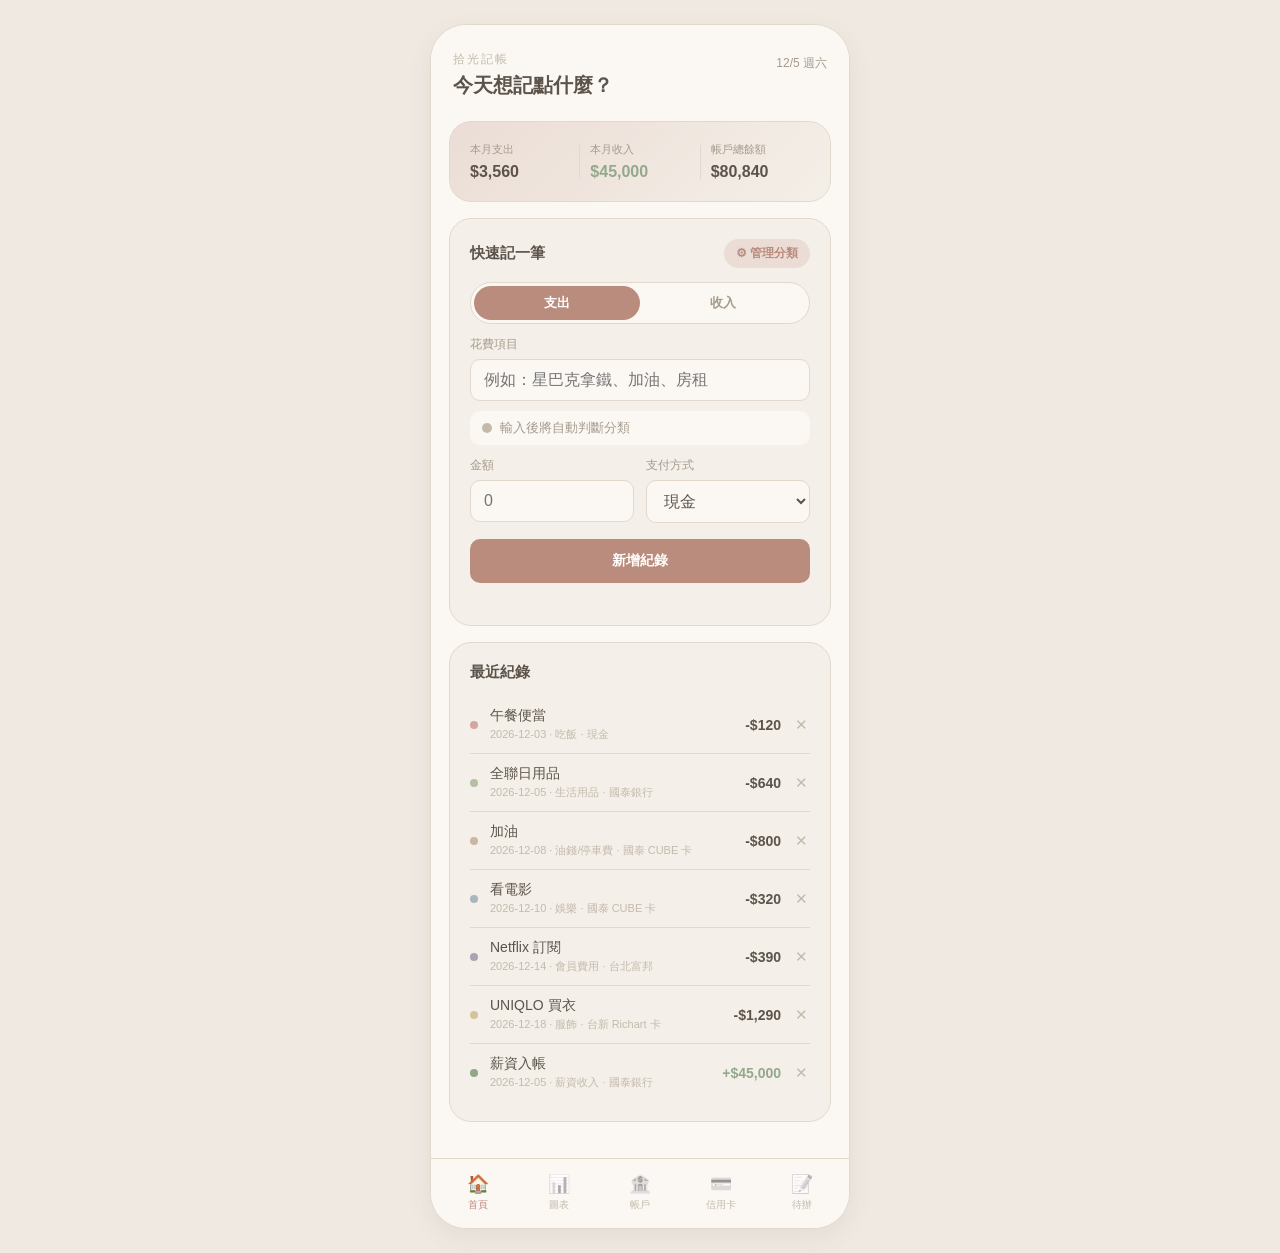
==== index.html @ a35ae56e "拾光記帳 · Healing Ledger — 記帳網頁初版部署 獨立的記帳網頁 repo，跟 chen811106/resume（履歷）完全分開，不共用 任何檔案或路徑。內容跟目前 chen8111" ====
<!DOCTYPE html>
<html lang="zh-Hant">
<head>
<meta charset="UTF-8">
<meta name="viewport" content="width=device-width, initial-scale=1.0, maximum-scale=1.0, viewport-fit=cover, user-scalable=no">
<title>拾光記帳 · Healing Ledger</title>

<!-- PWA：讓瀏覽器可以「加入主畫面」／安裝為 App -->
<link rel="manifest" href="manifest.json">
<meta name="theme-color" content="#C9B7A0">
<meta name="mobile-web-app-capable" content="yes">
<meta name="apple-mobile-web-app-capable" content="yes">
<meta name="apple-mobile-web-app-status-bar-style" content="default">
<meta name="apple-mobile-web-app-title" content="拾光記帳">
<link rel="apple-touch-icon" href="icons/icon-192.png">
<link rel="icon" href="icons/icon-192.png">

<link rel="stylesheet" href="style.css">
</head>
<body>

<script type="application/json" id="app-state"></script>

<div class="phone">

  <header class="topbar">
    <div>
      <p class="topbar-eyebrow">拾光記帳</p>
      <h1 id="pageTitle">今天想記點什麼？</h1>
    </div>
    <div class="topbar-side">
      <div class="topbar-date" id="todayDate"></div>
      <span class="sync-badge" id="syncBadge"></span>
    </div>
  </header>

  <main class="content">

    <!-- ============ 首頁 / 快速記帳 ============ -->
    <section id="tab-home" class="tab-panel active">

      <div class="card summary-card">
        <div class="summary-item">
          <span>本月支出</span>
          <strong id="monthTotal">$0</strong>
        </div>
        <div class="summary-divider"></div>
        <div class="summary-item income">
          <span>本月收入</span>
          <strong id="monthIncome">$0</strong>
        </div>
        <div class="summary-divider"></div>
        <div class="summary-item">
          <span>帳戶總餘額</span>
          <strong id="totalBalance">$0</strong>
        </div>
      </div>

      <div class="card add-expense">
        <div class="section-head">
          <h2>快速記一筆</h2>
          <button class="add-mini" id="manageCategoriesBtn">⚙ 管理分類</button>
        </div>

        <div class="type-toggle" id="typeToggle">
          <button type="button" class="type-btn active" data-type="expense">支出</button>
          <button type="button" class="type-btn" data-type="income">收入</button>
        </div>

        <label class="field-label" id="itemLabel">花費項目</label>
        <input id="itemInput" class="text-input" placeholder="例如：星巴克拿鐵、加油、房租" autocomplete="off">

        <div class="category-preview" id="categoryPreview">
          <span class="cat-dot" id="catDot"></span>
          <span id="catLabel">輸入後將自動判斷分類</span>
        </div>

        <div class="row">
          <div class="field">
            <label class="field-label">金額</label>
            <input id="amountInput" class="text-input" type="number" min="0" placeholder="0">
          </div>
          <div class="field">
            <label class="field-label" id="paymentLabel">支付方式</label>
            <select id="paymentSelect" class="text-input"></select>
          </div>
        </div>

        <button id="addBtn" class="primary-btn">新增紀錄</button>
        <p class="hint-text" id="formHint"></p>
      </div>

      <div class="card recent-list">
        <h2>最近紀錄</h2>
        <ul id="recentList" class="plain-list"></ul>
        <p class="empty-hint" id="recentEmpty">還沒有任何紀錄，記一筆吧 🌿</p>
      </div>

    </section>

    <!-- ============ 圖表 ============ -->
    <section id="tab-chart" class="tab-panel">
      <div class="card">
        <div class="section-head">
          <h2>本月消費分佈</h2>
          <div class="month-nav">
            <button id="prevMonth" class="icon-btn" aria-label="上個月">‹</button>
            <span id="chartMonthLabel"></span>
            <button id="nextMonth" class="icon-btn" aria-label="下個月">›</button>
          </div>
        </div>

        <div class="donut-wrap">
          <svg id="donutChart" viewBox="0 0 200 200"></svg>
          <div class="donut-center">
            <span id="donutTotal">$0</span>
            <small>總支出</small>
          </div>
        </div>

        <ul id="chartLegend" class="legend"></ul>
        <p class="empty-hint" id="chartEmpty">這個月還沒有支出紀錄</p>
      </div>

      <div class="card">
        <div class="section-head">
          <h2>本月收入分佈</h2>
        </div>

        <div class="donut-wrap">
          <svg id="donutChartIncome" viewBox="0 0 200 200"></svg>
          <div class="donut-center">
            <span id="donutTotalIncome">$0</span>
            <small>總收入</small>
          </div>
        </div>

        <ul id="chartLegendIncome" class="legend"></ul>
        <p class="empty-hint" id="chartEmptyIncome">這個月還沒有收入紀錄</p>
      </div>
    </section>

    <!-- ============ 帳戶 ============ -->
    <section id="tab-accounts" class="tab-panel">
      <div class="card">
        <div class="section-head">
          <h2>銀行帳戶</h2>
          <div class="section-actions">
            <button class="add-mini secondary" id="transferBtn">⇄ 轉帳</button>
            <button class="add-mini" id="addAccountBtn">+ 新增帳戶</button>
          </div>
        </div>
        <ul id="accountList" class="plain-list"></ul>
        <div class="total-row">
          <span>帳戶總餘額</span>
          <strong id="accountsTotal">$0</strong>
        </div>
        <p class="hint-text">記帳時若選擇銀行帳戶付款，餘額會自動連動扣除；帳戶之間互轉不會影響本月支出/收入統計。</p>
      </div>

      <div class="card">
        <div class="section-head">
          <h2>資料管理</h2>
        </div>
        <p class="hint-text" style="margin-top:0;">把逐月的支出/收入/信用卡繳款紀錄整理成一段文字，方便自己複製保存；也可以在保存好之後把這些紀錄清空，帳戶、信用卡、現金餘額、待辦清單、分類設定都不會被動到。</p>
        <p class="hint-text">建議每 3 個月匯出一次文字存起來，養成定期備份的習慣，不用等到資料很多才做。資料是存在這個瀏覽器裡的，請不要清除瀏覽器的「瀏覽資料/快取」，清掉的話會連同這裡的記帳資料一起消失、無法復原。</p>
        <button class="add-mini secondary" id="exportBtn" style="width:100%;">📤 匯出/清理記帳紀錄</button>
      </div>
    </section>

    <!-- ============ 信用卡 ============ -->
    <section id="tab-cards" class="tab-panel">
      <div class="card">
        <div class="section-head">
          <h2>信用卡管理</h2>
          <button class="add-mini" id="addCardBtn">+ 新增卡片</button>
        </div>
        <ul id="cardList" class="card-list"></ul>
        <p class="empty-hint" id="cardsEmpty">還沒有新增信用卡</p>
      </div>
    </section>

    <!-- ============ 週期待辦 ============ -->
    <section id="tab-checklist" class="tab-panel">
      <div class="card">
        <div class="section-head">
          <h2>週期性繳費清單</h2>
          <button class="add-mini" id="addRecurringBtn">+ 新增項目</button>
        </div>

        <p class="hint-text">每一筆都可以自訂「每月幾號」自動重置為未繳納，繳款截止日不同就設不同天數即可。</p>

        <ul id="recurringList" class="plain-list"></ul>
        <p class="empty-hint" id="recurringEmpty">還沒有固定繳費項目</p>
      </div>
    </section>

  </main>

  <nav class="bottom-nav">
    <button data-tab="home" class="nav-btn active"><span class="nav-icon">🏠</span><span>首頁</span></button>
    <button data-tab="chart" class="nav-btn"><span class="nav-icon">📊</span><span>圖表</span></button>
    <button data-tab="accounts" class="nav-btn"><span class="nav-icon">🏦</span><span>帳戶</span></button>
    <button data-tab="cards" class="nav-btn"><span class="nav-icon">💳</span><span>信用卡</span></button>
    <button data-tab="checklist" class="nav-btn"><span class="nav-icon">📝</span><span>待辦</span></button>
  </nav>

</div>

<div class="modal-overlay" id="modalOverlay">
  <div class="modal" id="modalBody"></div>
</div>

<script src="app.js"></script>
</body>
</html>
---- style.css ----
/* =========================================================
   拾光記帳 · Healing Ledger
   莫蘭迪色系 / 極簡療癒風格
   ========================================================= */

:root{
  /* 背景與中性色 */
  --bg: #EFE9E2;
  --surface: #FBF8F4;
  --surface-soft: #F4EFE8;
  --border: #E2D9CC;
  --text-primary: #5C544B;
  --text-secondary: #A69B8D;
  --text-faint: #C4BAAC;

  /* 莫蘭迪主色（分類色） */
  --c-food: #D3A6A1;      /* 吃飯 - 霧玫瑰 */
  --c-fun: #A6B7C0;       /* 娛樂 - 霧藍 */
  --c-daily: #B3C0A4;     /* 生活用品 - 鼠尾草綠 */
  --c-fuel: #C9B7A0;      /* 油錢/停車費 - 沙棕 */
  --c-transport: #7E97A3; /* 交通 - 霧藍灰 */
  --c-member: #ABA3B0;    /* 會員費用 - 灰紫 */
  --c-clothes: #D6C29C;   /* 服飾 - 燕麥金 */
  --c-luxury: #B98C7D;    /* 奢侈品 - 赤陶 */
  --c-invest: #A2798A;    /* 投資（買賣股票）- 酒紅灰，收支通用同一色 */
  --c-adjust: #A8A296;    /* 調整（收支通用同一色）- 中性暖灰 */

  /* 收入分類色 */
  --c-salary: #8FA888;    /* 薪資收入 - 橄欖綠 */
  --c-allowance: #A3B08A; /* 生活費 - 抹茶綠 */
  --c-dividend: #B8AA6B;  /* 股利收入 - 燕麥金綠 */
  --c-other-income: #9CADA0; /* 其他收入 - 灰綠 */

  /* 功能色 */
  --accent: #B98C7D;
  --accent-soft: #EBDDD5;
  --danger: #C58A83;
  --warn: #D3B26A;
  --safe: #93A98B;

  --radius-lg: 22px;
  --radius-md: 16px;
  --radius-sm: 10px;
  --shadow-soft: 0 8px 24px rgba(92, 84, 75, 0.08);
}

*{ box-sizing: border-box; }

/* html 也要塗上跟 App 一樣的底色：手機瀏覽器在上下滑到底、出現回彈
   效果時，露出來的其實是 html 元素的背景，不是 body 的，如果沒設定
   就會看到瀏覽器預設的白色或黑色。overscroll-behavior:none 則是直接
   關掉那個回彈/露底色的效果，滑到頂/底就直接停住，不會再彈一下。 */
html{
  background: var(--bg);
  overscroll-behavior: none;
  /* 只允許上下／左右平移，不包含 pinch-zoom 這個手勢，瀏覽器就不會處理
     雙指縮放。iOS Safari 從 10 版開始其實會忽略 viewport meta 裡的
     maximum-scale／user-scalable=no，所以縮放要靠這個 touch-action 加上
     下面 app.js 裡的手勢攔截，兩層一起擋才會真的擋住。 */
  touch-action: pan-x pan-y;
}

body{
  margin: 0;
  font-family: "PingFang TC","Noto Sans TC","Microsoft JhengHei",-apple-system,BlinkMacSystemFont,sans-serif;
  background: var(--bg);
  color: var(--text-primary);
  -webkit-font-smoothing: antialiased;
  display: flex;
  justify-content: center;
  min-height: 100vh;
  padding: 24px 12px;
  overscroll-behavior: none;
  touch-action: pan-x pan-y;
}

/* ---------- 手機外框（桌面預覽用） ---------- */
.phone{
  width: 100%;
  max-width: 420px;
  min-height: 780px;
  background: var(--surface);
  border-radius: 36px;
  box-shadow: var(--shadow-soft);
  border: 1px solid var(--border);
  display: flex;
  flex-direction: column;
  overflow: hidden;
  position: relative;
}

/* ---------- 頂部列 ---------- */
.topbar{
  padding: 26px 22px 18px;
  display: flex;
  justify-content: space-between;
  align-items: flex-start;
  background: var(--surface);
}
.topbar-eyebrow{
  margin: 0 0 4px;
  font-size: 12px;
  letter-spacing: 2px;
  color: var(--text-faint);
}
.topbar h1{
  margin: 0;
  font-size: 20px;
  font-weight: 600;
  color: var(--text-primary);
}
.topbar-side{
  display: flex;
  flex-direction: column;
  align-items: flex-end;
  gap: 5px;
}
.topbar-date{
  font-size: 12px;
  color: var(--text-secondary);
  padding-top: 4px;
  white-space: nowrap;
}
.sync-badge{
  font-size: 10px;
  color: var(--safe);
  white-space: nowrap;
  opacity: 0;
  transition: opacity .2s ease;
}
.sync-badge.on{ opacity: 1; }

/* ---------- 內容區 ----------
   這裡只負責用 flex:1 撐開剩餘高度。手機版的捲動方式（固定畫面高度，
   捲動收在 .content 內部）另外寫在下面的手機 media query 裡；桌機版
   預覽用的外框沒有鎖高度，維持原本整頁捲動即可。 */
.content{
  flex: 1;
  padding: 4px 18px 20px;
}

.tab-panel{ display: none; animation: fadeIn .25s ease; }
.tab-panel.active{ display: block; }

@keyframes fadeIn{
  from{ opacity: 0; transform: translateY(6px); }
  to{ opacity: 1; transform: translateY(0); }
}

/* ---------- 卡片 ---------- */
.card{
  background: var(--surface-soft);
  border: 1px solid var(--border);
  border-radius: var(--radius-lg);
  padding: 20px;
  margin-bottom: 16px;
}
.card h2{
  margin: 0 0 14px;
  font-size: 15px;
  font-weight: 600;
  color: var(--text-primary);
}

/* ---------- 首頁摘要 ---------- */
.summary-card{
  display: flex;
  align-items: center;
  background: linear-gradient(135deg, var(--accent-soft), var(--surface-soft));
}
.summary-item{
  flex: 1;
  display: flex;
  flex-direction: column;
  gap: 6px;
}
.summary-item span{ font-size: 11px; color: var(--text-secondary); white-space: nowrap; }
.summary-item strong{ font-size: 16px; color: var(--text-primary); font-weight: 700; white-space: nowrap; }
.summary-item.income strong{ color: var(--safe); }
.summary-divider{
  width: 1px;
  height: 34px;
  background: var(--border);
  margin: 0 10px;
  flex-shrink: 0;
}

/* ---------- 表單 ---------- */
.field-label{
  display: block;
  font-size: 12px;
  color: var(--text-secondary);
  margin: 12px 0 6px;
}
.text-input{
  width: 100%;
  border: 1px solid var(--border);
  background: var(--surface);
  border-radius: var(--radius-sm);
  padding: 11px 13px;
  /* 16px 是關鍵：iOS Safari 只要輸入框的字級小於 16px，點下去就會自動
     放大整個畫面（想幫你看清楚打了什麼），點掉鍵盤後那個放大不會自己
     完全復原，要再點兩下才會縮回正常大小。字級只要 >=16px，Safari
     就不會觸發這個自動縮放，從根本避免掉，不用事後補救。 */
  font-size: 16px;
  color: var(--text-primary);
  outline: none;
  transition: border-color .15s ease;
  font-family: inherit;
}
.text-input:focus{ border-color: var(--accent); }

.row{ display: flex; gap: 12px; }
.row .field{ flex: 1; }

/* 匯出記帳紀錄的文字框：字級刻意不動（維持跟其他 .text-input 一樣的
   16px，避免 iOS 自動放大），只加高度、改成等寬字體方便對齊、允許
   使用者自己拉高。 */
.export-textarea{
  min-height: 220px;
  resize: vertical;
  line-height: 1.6;
  white-space: pre-wrap;
  font-family: ui-monospace, SFMono-Regular, Menlo, Consolas, monospace;
}

/* ---------- 支出／收入 切換 ---------- */
.type-toggle{
  display: flex;
  background: var(--surface);
  border: 1px solid var(--border);
  border-radius: 100px;
  padding: 3px;
  margin-bottom: 6px;
}
.type-btn{
  flex: 1;
  border: none;
  background: none;
  padding: 8px 0;
  border-radius: 100px;
  font-size: 13px;
  font-weight: 600;
  color: var(--text-secondary);
  cursor: pointer;
  font-family: inherit;
  transition: background .15s ease, color .15s ease;
}
.type-btn.active{ background: var(--accent); color: #fff; }
.type-btn[data-type="income"].active{ background: var(--safe); }

.category-preview{
  display: flex;
  align-items: center;
  gap: 8px;
  margin-top: 10px;
  padding: 8px 12px;
  background: var(--surface);
  border-radius: var(--radius-sm);
  font-size: 13px;
  color: var(--text-secondary);
}
.cat-dot{
  width: 10px;
  height: 10px;
  border-radius: 50%;
  background: var(--text-faint);
  flex-shrink: 0;
  transition: background .15s ease;
}

.primary-btn{
  width: 100%;
  margin-top: 16px;
  padding: 13px;
  border: none;
  border-radius: var(--radius-sm);
  background: var(--accent);
  color: #FFFDFB;
  font-size: 14px;
  font-weight: 600;
  cursor: pointer;
  transition: opacity .15s ease, transform .1s ease;
  font-family: inherit;
}
.primary-btn:hover{ opacity: .9; }
.primary-btn:active{ transform: scale(0.98); }

.hint-text{
  font-size: 11px;
  color: var(--text-faint);
  margin: 8px 2px 0;
  min-height: 14px;
}

/* ---------- 清單通用 ---------- */
.plain-list{ list-style: none; margin: 0; padding: 0; }

.list-item{
  display: flex;
  align-items: center;
  gap: 12px;
  padding: 11px 0;
  border-bottom: 1px solid var(--border);
}
.list-item:last-child{ border-bottom: none; }

.item-dot{
  width: 8px;
  height: 8px;
  border-radius: 50%;
  flex-shrink: 0;
}

.item-main{ flex: 1; min-width: 0; }
.item-title{
  font-size: 14px;
  color: var(--text-primary);
  white-space: nowrap;
  overflow: hidden;
  text-overflow: ellipsis;
}
.item-sub{
  font-size: 11px;
  color: var(--text-faint);
  margin-top: 2px;
}

.item-amount{
  font-size: 14px;
  font-weight: 600;
  color: var(--text-primary);
  white-space: nowrap;
}
.item-amount.income{ color: var(--safe); }

.item-delete, .item-edit{
  border: none;
  background: none;
  color: var(--text-faint);
  font-size: 15px;
  cursor: pointer;
  padding: 4px 2px;
  line-height: 1;
}
.item-delete:hover{ color: var(--danger); }
.item-edit:hover{ color: var(--accent); }

.empty-hint{
  text-align: center;
  color: var(--text-faint);
  font-size: 12px;
  padding: 18px 0 4px;
  display: none;
}

/* ---------- 圖表 ---------- */
.section-head{
  display: flex;
  justify-content: space-between;
  align-items: center;
  margin-bottom: 14px;
}
.section-head h2{ margin: 0; }

.month-nav{
  display: flex;
  align-items: center;
  gap: 8px;
  font-size: 12px;
  color: var(--text-secondary);
}
.icon-btn{
  border: 1px solid var(--border);
  background: var(--surface);
  width: 24px;
  height: 24px;
  border-radius: 50%;
  cursor: pointer;
  color: var(--text-secondary);
  font-size: 14px;
  line-height: 1;
  display: flex;
  align-items: center;
  justify-content: center;
}
.icon-btn:hover{ background: var(--accent-soft); }

.donut-wrap{
  position: relative;
  width: 180px;
  height: 180px;
  margin: 8px auto 18px;
}
#donutChart{ width: 100%; height: 100%; transform: rotate(-90deg); }
.donut-center{
  position: absolute;
  inset: 0;
  display: flex;
  flex-direction: column;
  align-items: center;
  justify-content: center;
}
.donut-center span{ font-size: 18px; font-weight: 700; color: var(--text-primary); }
.donut-center small{ font-size: 10px; color: var(--text-faint); margin-top: 2px; }

.legend{ list-style: none; margin: 0; padding: 0; }
.legend li{
  display: flex;
  align-items: center;
  gap: 10px;
  padding: 8px 0;
  font-size: 13px;
  border-bottom: 1px solid var(--border);
}
.legend li:last-child{ border-bottom: none; }
.legend .item-dot{ width: 10px; height: 10px; }
.legend .legend-name{ flex: 1; color: var(--text-primary); }
.legend .legend-percent{ color: var(--text-faint); font-size: 11px; width: 38px; text-align: right; }
.legend .legend-amount{ color: var(--text-primary); font-weight: 600; width: 72px; text-align: right; }
/* 圖例每一列都能點進去看這個分類這個月的明細 */
.legend-clickable{ cursor: pointer; }
.legend-clickable:active{ opacity: .7; }
.legend-arrow{ color: var(--text-faint); font-size: 15px; margin-left: -2px; }

/* 圖表分類明細彈窗：交易可能很多筆，讓清單自己捲動，不要把整個
   modal 撐到超出畫面 */
.modal-scroll-list{ max-height: 46vh; overflow-y: auto; }

/* ---------- 帳戶 ---------- */
.total-row{
  display: flex;
  justify-content: space-between;
  align-items: center;
  margin-top: 6px;
  padding-top: 12px;
  border-top: 1px dashed var(--border);
  font-size: 13px;
  color: var(--text-secondary);
}
.total-row strong{ color: var(--text-primary); font-size: 16px; }

.section-actions{ display: flex; align-items: center; gap: 8px; }

.add-mini{
  border: none;
  background: var(--accent-soft);
  color: var(--accent);
  font-size: 12px;
  font-weight: 600;
  padding: 6px 12px;
  border-radius: 100px;
  cursor: pointer;
  white-space: nowrap;
}
.add-mini.secondary{ background: var(--surface); color: var(--text-secondary); border: 1px solid var(--border); }
.add-mini:hover{ opacity: .85; }

/* ---------- 信用卡 ---------- */
.card-list{ list-style: none; margin: 0; padding: 0; display: flex; flex-direction: column; gap: 12px; }

.credit-card{
  border-radius: var(--radius-md);
  padding: 16px 18px;
  background: linear-gradient(135deg, #C9B7A0, #B98C7D);
  color: #FFFCFA;
  position: relative;
  overflow: hidden;
}
.credit-card.theme-1{ background: linear-gradient(135deg, #A6B7C0, #8FA0AC); }
.credit-card.theme-2{ background: linear-gradient(135deg, #B3C0A4, #93A98B); }
.credit-card.theme-3{ background: linear-gradient(135deg, #ABA3B0, #8C8393); }

.credit-card-top{
  display: flex;
  justify-content: space-between;
  align-items: flex-start;
}
.credit-card-name{ font-size: 14px; font-weight: 600; }
.credit-card-actions{ display: flex; align-items: center; gap: 6px; }
.credit-card-delete, .credit-card-edit{
  border: none;
  background: rgba(255,255,255,0.25);
  color: #fff;
  width: 20px;
  height: 20px;
  border-radius: 50%;
  cursor: pointer;
  font-size: 12px;
  line-height: 1;
}
.credit-card-amount{
  font-size: 22px;
  font-weight: 700;
  margin-top: 14px;
}
.credit-card-amount small{ font-size: 11px; font-weight: 400; opacity: .85; display: block; margin-bottom: 2px; }

.credit-card-unbilled-note{
  font-size: 11px;
  opacity: .85;
  margin-top: 8px;
}

.credit-card-limit{ margin-top: 12px; }
.limit-bar{
  width: 100%;
  height: 5px;
  border-radius: 100px;
  background: rgba(255,255,255,0.25);
  overflow: hidden;
}
.limit-fill{
  height: 100%;
  background: #fff;
  border-radius: 100px;
  transition: width .2s ease;
}
.limit-fill.high{ background: #FFD6CE; }
.limit-text{
  font-size: 11px;
  opacity: .92;
  margin-top: 6px;
}

.credit-card-bottom{
  display: flex;
  justify-content: space-between;
  align-items: center;
  margin-top: 14px;
  font-size: 11px;
  opacity: .92;
}
.due-badge{
  display: inline-flex;
  align-items: center;
  gap: 5px;
  background: rgba(255,255,255,0.25);
  padding: 4px 9px;
  border-radius: 100px;
}
.due-dot{ width: 6px; height: 6px; border-radius: 50%; background: #fff; }
.due-badge.urgent .due-dot{ background: #FFDCD6; }
.due-badge.urgent{ background: rgba(197, 90, 74, 0.45); }
.due-badge.warn .due-dot{ background: #FFF1C7; }
.due-badge.warn{ background: rgba(211, 178, 106, 0.4); }

.credit-card-pay-btn{
  display: block;
  width: 100%;
  margin-top: 10px;
  padding: 9px;
  border: none;
  border-radius: 100px;
  background: rgba(255,255,255,0.92);
  color: var(--accent);
  font-size: 12px;
  font-weight: 600;
  cursor: pointer;
  font-family: inherit;
}
.credit-card-pay-btn:hover{ opacity: .85; }
.credit-card-pay-btn:active{ transform: scale(0.98); }

/* ---------- 待辦清單 ---------- */
.recurring-item{
  display: flex;
  align-items: center;
  gap: 12px;
  padding: 12px 0;
  border-bottom: 1px solid var(--border);
}
.recurring-item:last-child{ border-bottom: none; }

.checkbox{
  width: 22px;
  height: 22px;
  border-radius: 50%;
  border: 2px solid var(--border);
  background: var(--surface);
  cursor: pointer;
  flex-shrink: 0;
  display: flex;
  align-items: center;
  justify-content: center;
  color: transparent;
  font-size: 12px;
  transition: all .15s ease;
}
.checkbox.checked{
  background: var(--safe);
  border-color: var(--safe);
  color: #fff;
}

.recurring-main{ flex: 1; min-width: 0; }
.recurring-name{ font-size: 14px; color: var(--text-primary); }
.recurring-name.done{ text-decoration: line-through; color: var(--text-faint); }
.recurring-sub{ font-size: 11px; color: var(--text-faint); margin-top: 2px; }
.recurring-sub.recurring-auto{ color: var(--safe); }
.recurring-amount{ font-size: 13px; color: var(--text-secondary); font-weight: 600; white-space: nowrap; }
.recurring-amount.done{ color: var(--text-faint); text-decoration: line-through; }
.recurring-actions{ display: flex; align-items: center; gap: 2px; }

/* ---------- 底部導覽 ---------- */
.bottom-nav{
  position: sticky;
  bottom: 0;
  z-index: 5;
  display: flex;
  background: var(--surface);
  border-top: 1px solid var(--border);
  padding: 8px 6px calc(10px + env(safe-area-inset-bottom));
}
.nav-btn{
  flex: 1;
  border: none;
  background: none;
  display: flex;
  flex-direction: column;
  align-items: center;
  gap: 3px;
  padding: 6px 0;
  font-size: 10px;
  color: var(--text-faint);
  cursor: pointer;
  border-radius: 12px;
  font-family: inherit;
}
.nav-icon{ font-size: 18px; filter: grayscale(1) opacity(0.55); }
.nav-btn.active{ color: var(--accent); }
.nav-btn.active .nav-icon{ filter: none; }

/* ---------- Modal ---------- */
.modal-overlay{
  position: fixed;
  inset: 0;
  background: rgba(92, 84, 75, 0.35);
  display: none;
  align-items: flex-end;
  justify-content: center;
  z-index: 50;
}
.modal-overlay.open{ display: flex; }

.modal{
  width: 100%;
  max-width: 420px;
  background: var(--surface);
  border-radius: 24px 24px 0 0;
  padding: 22px 20px calc(20px + env(safe-area-inset-bottom));
  animation: slideUp .2s ease;
}
@keyframes slideUp{
  from{ transform: translateY(16px); opacity: 0; }
  to{ transform: translateY(0); opacity: 1; }
}
.modal h3{ margin: 0 0 16px; font-size: 16px; color: var(--text-primary); }
.modal .field-label{ margin-top: 12px; }
.modal-actions{
  display: flex;
  gap: 10px;
  margin-top: 20px;
}
.modal-actions button{
  flex: 1;
  padding: 12px;
  border-radius: var(--radius-sm);
  font-size: 14px;
  font-weight: 600;
  cursor: pointer;
  border: none;
  font-family: inherit;
}
.btn-cancel{ background: var(--surface-soft); color: var(--text-secondary); border: 1px solid var(--border) !important; }
.btn-save{ background: var(--accent); color: #fff; }
.btn-danger{ background: var(--danger); color: #fff; }
.confirm-message{
  font-size: 13px;
  color: var(--text-secondary);
  line-height: 1.6;
  margin: 4px 2px 0;
}

/* ---------- 分類關鍵字管理 ---------- */
.chip-list{
  display: flex;
  flex-wrap: wrap;
  gap: 6px;
  margin-top: 8px;
}
.chip{
  display: inline-flex;
  align-items: center;
  gap: 5px;
  background: var(--surface);
  border: 1px solid var(--border);
  border-radius: 100px;
  padding: 5px 10px;
  font-size: 12px;
  color: var(--text-secondary);
}
.chip.default{ opacity: .7; }
.chip button{
  border: none;
  background: none;
  color: var(--text-faint);
  cursor: pointer;
  font-size: 11px;
  padding: 0;
  line-height: 1;
}
.chip button:hover{ color: var(--danger); }
.chip-empty{ font-size: 12px; color: var(--text-faint); margin-top: 6px; }

/* ---------- 自訂分類：調色盤 / 計入損益勾選框 ---------- */
.color-picker-row{
  display: flex;
  align-items: center;
  gap: 8px;
  margin-top: 8px;
  flex-wrap: wrap;
}
.swatch-list{ display: flex; gap: 6px; flex-wrap: wrap; flex: 1; min-width: 0; }
.swatch{
  width: 26px;
  height: 26px;
  border-radius: 50%;
  border: 2px solid transparent;
  padding: 0;
  cursor: pointer;
  flex-shrink: 0;
}
.swatch.selected{ border-color: var(--text-primary); box-shadow: 0 0 0 2px var(--surface); }
/* 滑動式調色盤（原生色彩選擇器，手機上會叫出系統的調色盤/色輪） */
.color-well{
  width: 34px;
  height: 34px;
  padding: 2px;
  border: 1px solid var(--border);
  border-radius: var(--radius-sm);
  background: var(--surface);
  cursor: pointer;
  flex-shrink: 0;
}
.color-hex-input{ width: 92px; flex: none; text-transform: uppercase; }

.checkbox-label{
  display: flex;
  align-items: center;
  gap: 8px;
  margin-top: 12px;
  font-size: 13px;
  color: var(--text-secondary);
  cursor: pointer;
}
.checkbox-label input[type="checkbox"]{
  width: 18px;
  height: 18px;
  accent-color: var(--accent);
  cursor: pointer;
  flex-shrink: 0;
}

@media (max-width: 460px){
  /* 手機上改用「固定畫面高度 + 內部捲動」的做法（跟大部分原生 App／
     LINE 一樣）：.phone 鎖定剛好一個螢幕高，捲動全部收進 .content
     內部處理，.bottom-nav 就永遠在 .phone 底部、不會消失。

     之前試過讓 .phone 高度不設限、靠 .bottom-nav 的 position:sticky
     去黏住「外層」的捲動範圍——這在部分內嵌環境（例如 Claude Artifact
     的預覽框）裡，外層容器本身的捲動跟這個網頁其實是分開的兩層，
     sticky 黏的對象黏錯了，結果又變回「要滑到最底部才看得到功能列」
     的舊問題。改成畫面本身不會變高、捲動只在 .content 裡面發生，
     不管被包在什麼樣的容器裡，都不用去猜測、依賴外層怎麼捲動。 */
  body{ padding: 0; }
  .phone{
    border-radius: 0;
    max-width: 100%;
    min-height: 0; /* 蓋掉桌機版預覽用的 780px 下限，避免跟下面的固定高度打架 */
    height: 100vh;
    height: 100dvh;
    overflow: hidden;
  }
  .content{
    overflow-y: auto;
    -webkit-overflow-scrolling: touch;
    overscroll-behavior: none;
  }
}
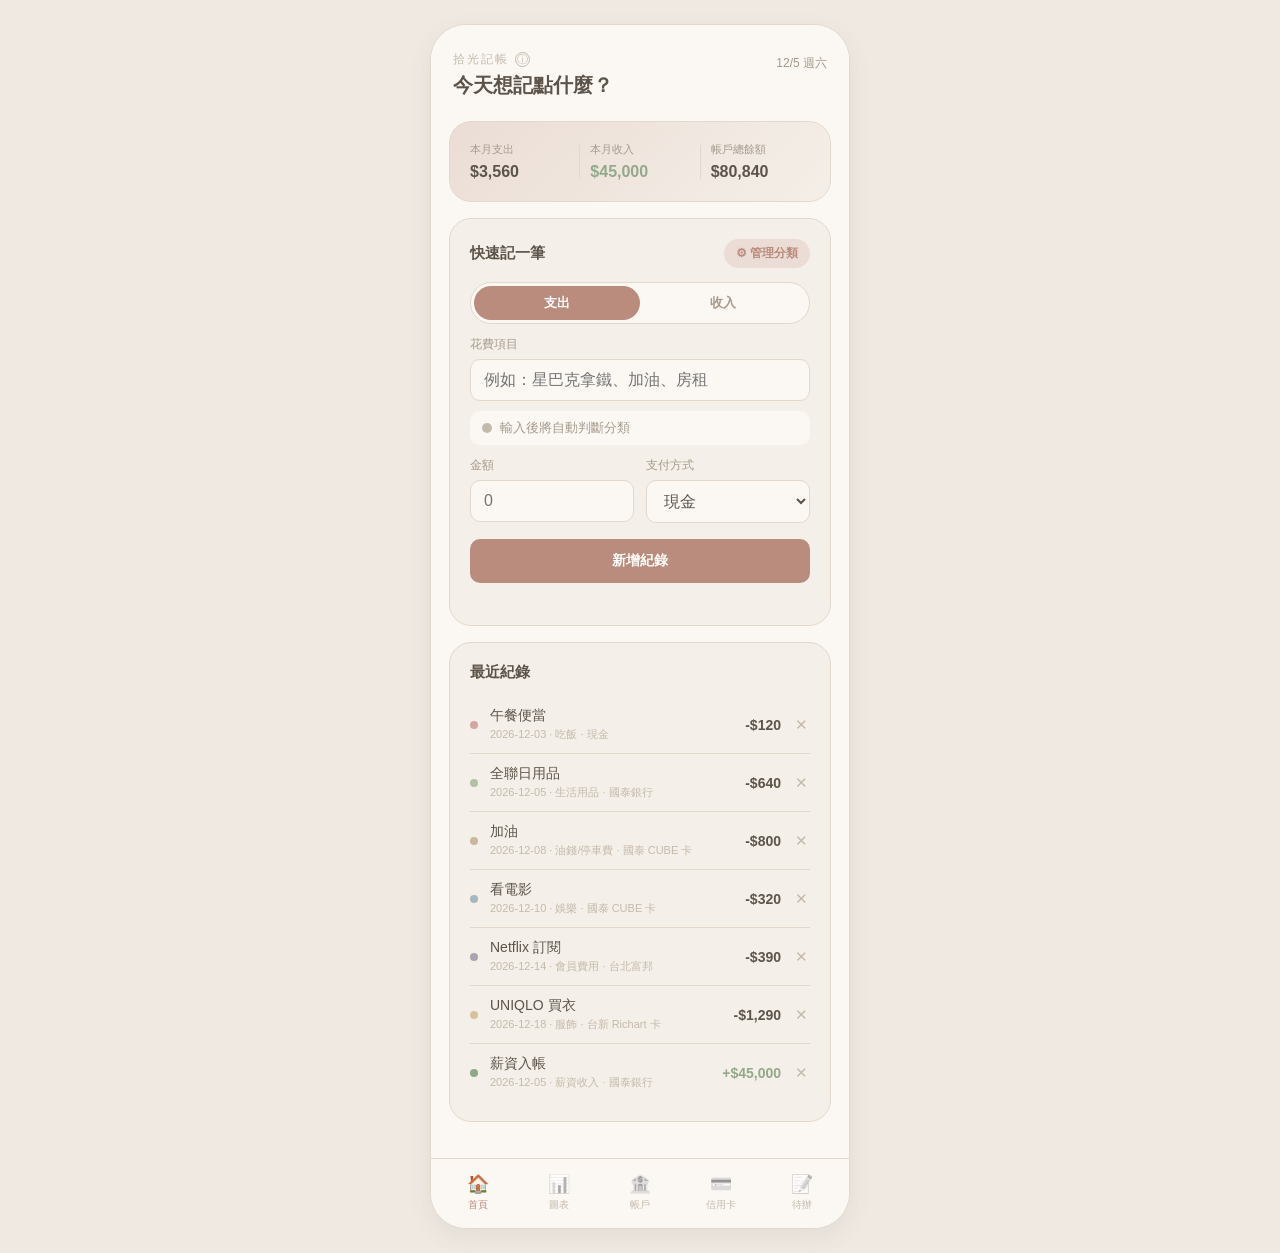
==== commit 7d3fc0c6: "新增使用說明彈窗 左上角「拾光記帳」旁邊新增 ⓘ 按鈕，點開跳出一份純瀏覽用的使用說明， 依分頁順序介紹每個功能。同步自 chen811106/resume 分支 claude/expense-tra" ====
--- a/index.html
+++ b/index.html
@@ -25,7 +25,10 @@
 
   <header class="topbar">
     <div>
-      <p class="topbar-eyebrow">拾光記帳</p>
+      <div class="topbar-eyebrow-row">
+        <p class="topbar-eyebrow">拾光記帳</p>
+        <button class="guide-btn" id="guideBtn" aria-label="使用說明">ⓘ</button>
+      </div>
       <h1 id="pageTitle">今天想記點什麼？</h1>
     </div>
     <div class="topbar-side">
--- a/style.css
+++ b/style.css
@@ -97,12 +97,52 @@
   align-items: flex-start;
   background: var(--surface);
 }
+.topbar-eyebrow-row{
+  display: flex;
+  align-items: center;
+  gap: 6px;
+  margin: 0 0 4px;
+}
 .topbar-eyebrow{
-  margin: 0 0 4px;
+  margin: 0;
   font-size: 12px;
   letter-spacing: 2px;
   color: var(--text-faint);
 }
+.guide-btn{
+  border: 1px solid var(--text-faint);
+  background: none;
+  color: var(--text-faint);
+  width: 15px;
+  height: 15px;
+  border-radius: 50%;
+  font-size: 11px;
+  line-height: 1;
+  cursor: pointer;
+  display: flex;
+  align-items: center;
+  justify-content: center;
+  padding: 0;
+  flex-shrink: 0;
+}
+.guide-btn:hover{ color: var(--accent); border-color: var(--accent); }
+
+/* ---------- 使用說明 ---------- */
+.guide-content{
+  max-height: 60vh;
+  overflow-y: auto;
+  font-size: 13px;
+  line-height: 1.7;
+  color: var(--text-secondary);
+}
+.guide-content h4{
+  margin: 16px 0 4px;
+  font-size: 13px;
+  color: var(--text-primary);
+}
+.guide-content h4:first-child{ margin-top: 0; }
+.guide-content ul{ margin: 0; padding-left: 18px; }
+.guide-content li{ margin: 2px 0; }
 .topbar h1{
   margin: 0;
   font-size: 20px;
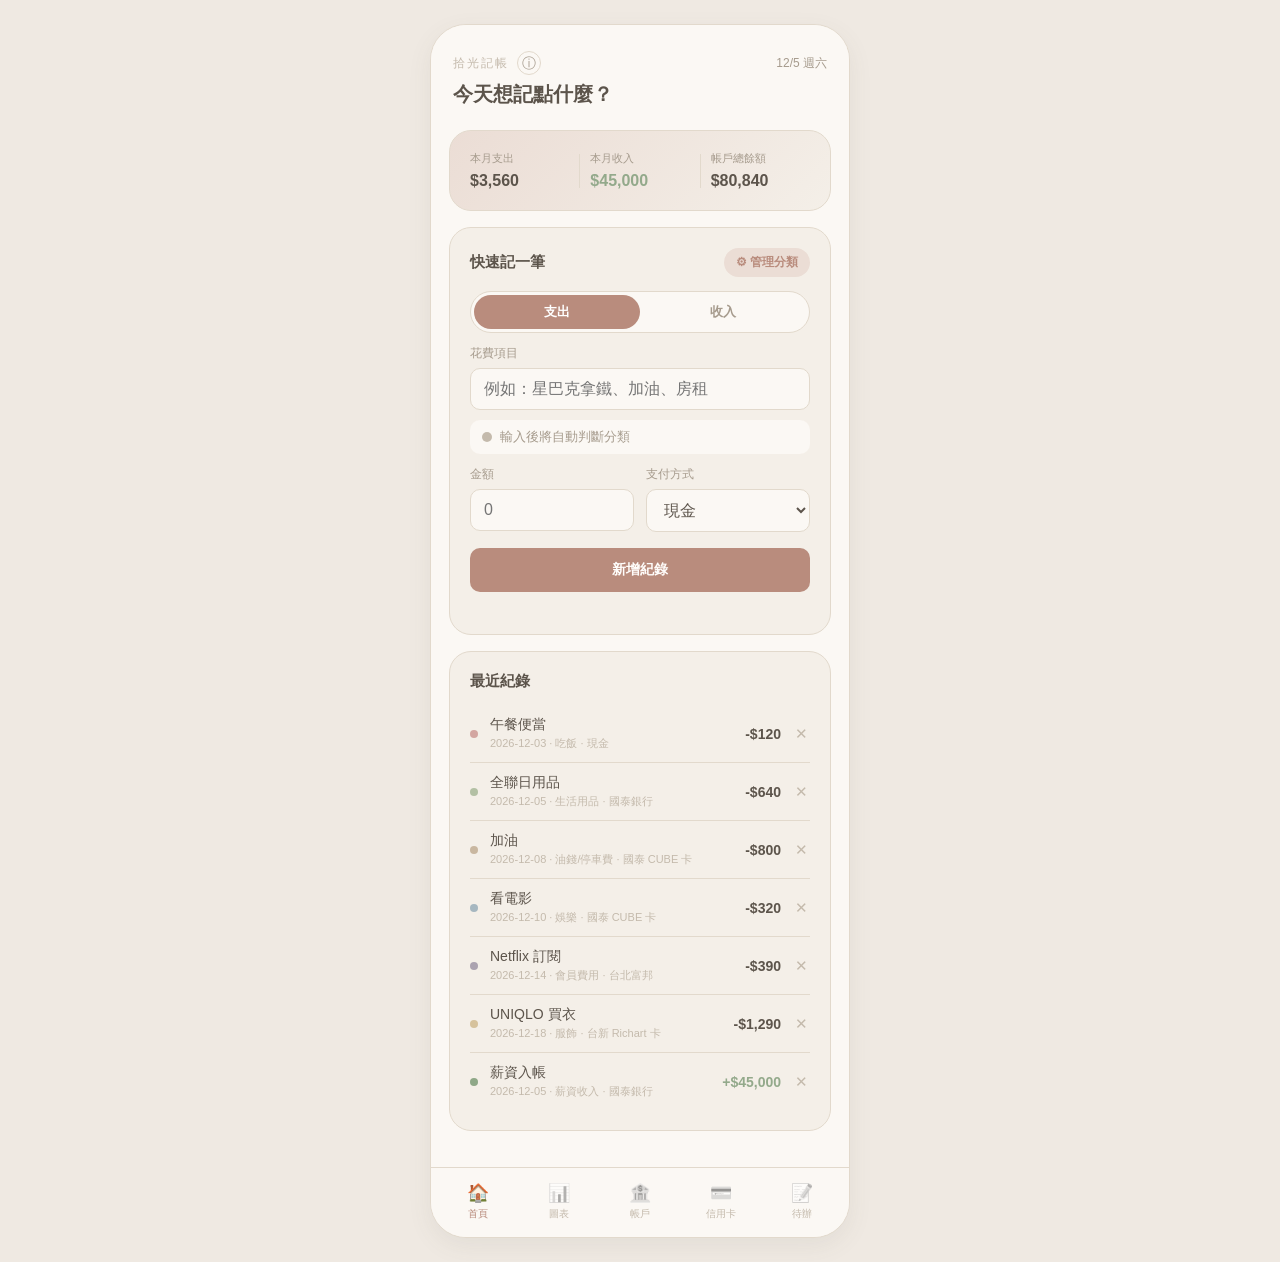
==== commit e22bdf42: "新增「本月帳戶水位提醒」與「每月定期定額」清單 待辦分頁新增：1) 本月帳戶水位提醒——依帳戶加總這個月自動扣款的固定 繳費+定期定額預設金額，提醒每個帳戶至少要留多少錢；2) 每月定期定額 ——獨立" ====
--- a/index.html
+++ b/index.html
@@ -187,6 +187,15 @@
     <section id="tab-checklist" class="tab-panel">
       <div class="card">
         <div class="section-head">
+          <h2>本月帳戶水位提醒</h2>
+        </div>
+        <p class="hint-text" style="margin-top:0;">依照這個月會自動扣款的固定繳費、加上定期定額的預設金額，抓出每個帳戶至少要留多少錢。</p>
+        <ul id="waterLevelList" class="plain-list"></ul>
+        <p class="empty-hint" id="waterLevelEmpty">目前沒有設定自動扣款或定期定額的項目</p>
+      </div>
+
+      <div class="card">
+        <div class="section-head">
           <h2>週期性繳費清單</h2>
           <button class="add-mini" id="addRecurringBtn">+ 新增項目</button>
         </div>
@@ -195,6 +204,18 @@
 
         <ul id="recurringList" class="plain-list"></ul>
         <p class="empty-hint" id="recurringEmpty">還沒有固定繳費項目</p>
+      </div>
+
+      <div class="card">
+        <div class="section-head">
+          <h2>每月定期定額</h2>
+          <button class="add-mini" id="addDcaBtn">+ 新增定期定額</button>
+        </div>
+
+        <p class="hint-text">實際扣款金額常會有零頭差異，扣款後按一下、自己填實際扣了多少，會自動記一筆分類為「投資」的支出。</p>
+
+        <ul id="dcaList" class="plain-list"></ul>
+        <p class="empty-hint" id="dcaEmpty">還沒有定期定額項目</p>
       </div>
     </section>
 
--- a/style.css
+++ b/style.css
@@ -58,7 +58,12 @@
      maximum-scale／user-scalable=no，所以縮放要靠這個 touch-action 加上
      下面 app.js 裡的手勢攔截，兩層一起擋才會真的擋住。 */
   touch-action: pan-x pan-y;
-}
+  /* 螢幕比較寬（手機版 media query 沒生效）時，捲動的是整個頁面，
+     這邊也一併把原生捲軸藏起來，跟 .content 保持一致的 App 感。 */
+  scrollbar-width: none;
+  -ms-overflow-style: none;
+}
+html::-webkit-scrollbar{ display: none; }
 
 body{
   margin: 0;
@@ -100,8 +105,8 @@
 .topbar-eyebrow-row{
   display: flex;
   align-items: center;
-  gap: 6px;
-  margin: 0 0 4px;
+  gap: 8px;
+  margin: 0 0 6px;
 }
 .topbar-eyebrow{
   margin: 0;
@@ -109,14 +114,17 @@
   letter-spacing: 2px;
   color: var(--text-faint);
 }
+/* 跟月份切換那顆 .icon-btn 用同一套尺寸／樣式（24px、有邊框、
+   有底色），不要做得太小——太小既不好點、看起來也像個沒對齊好的
+   小雜點，24px 是這個 App 裡已經驗證過好點、看起來也乾淨的大小。 */
 .guide-btn{
-  border: 1px solid var(--text-faint);
-  background: none;
-  color: var(--text-faint);
-  width: 15px;
-  height: 15px;
+  border: 1px solid var(--border);
+  background: var(--surface);
+  color: var(--text-secondary);
+  width: 24px;
+  height: 24px;
   border-radius: 50%;
-  font-size: 11px;
+  font-size: 14px;
   line-height: 1;
   cursor: pointer;
   display: flex;
@@ -125,7 +133,8 @@
   padding: 0;
   flex-shrink: 0;
 }
-.guide-btn:hover{ color: var(--accent); border-color: var(--accent); }
+.guide-btn:hover{ background: var(--accent-soft); color: var(--accent); }
+.guide-btn:active{ transform: scale(0.94); }
 
 /* ---------- 使用說明 ---------- */
 .guide-content{
@@ -177,6 +186,29 @@
 .content{
   flex: 1;
   padding: 4px 18px 20px;
+}
+
+/* ---------- 隱藏捲軸（原生 App 感） ----------
+   一般瀏覽器（尤其手機版 Safari）捲動 .content、彈窗裡的清單這些
+   overflow:auto 的區塊時，會冒出那條細細的捲軸／捲動指示條，看起來
+   很像「網頁」而不是「App」。在 Claude Artifact 裡看不到這條，是因為
+   那邊的渲染環境本來就不會顯示；一般網頁部署（例如加到主畫面的
+   PWA）預設會照瀏覽器原生行為顯示出來。這裡把它藏起來——只是不畫
+   捲軸而已，滑動捲動本身完全不受影響。 */
+.content,
+.guide-content,
+.modal-scroll-list,
+.export-textarea,
+.modal{
+  scrollbar-width: none;      /* Firefox */
+  -ms-overflow-style: none;   /* 舊版 Edge / IE */
+}
+.content::-webkit-scrollbar,
+.guide-content::-webkit-scrollbar,
+.modal-scroll-list::-webkit-scrollbar,
+.export-textarea::-webkit-scrollbar,
+.modal::-webkit-scrollbar{
+  display: none;              /* Safari / Chrome 等 WebKit / Blink 核心 */
 }
 
 .tab-panel{ display: none; animation: fadeIn .25s ease; }
@@ -690,6 +722,13 @@
   border-radius: 24px 24px 0 0;
   padding: 22px 20px calc(20px + env(safe-area-inset-bottom));
   animation: slideUp .2s ease;
+  /* 有些彈窗（尤其「管理分類」，選項越加越多）內容可能比螢幕還高，
+     手機上打字時鍵盤還會再吃掉一大塊高度。之前沒有限制高度、也不能
+     捲動，內容太長時上半部會直接被推出畫面外，而且完全滑不上去、
+     碰不到——用 max-height 頂住、超過的部分自己在 modal 內部捲動，
+     不會再整個消失在畫面外。 */
+  max-height: 85dvh;
+  overflow-y: auto;
 }
 @keyframes slideUp{
   from{ transform: translateY(16px); opacity: 0; }
